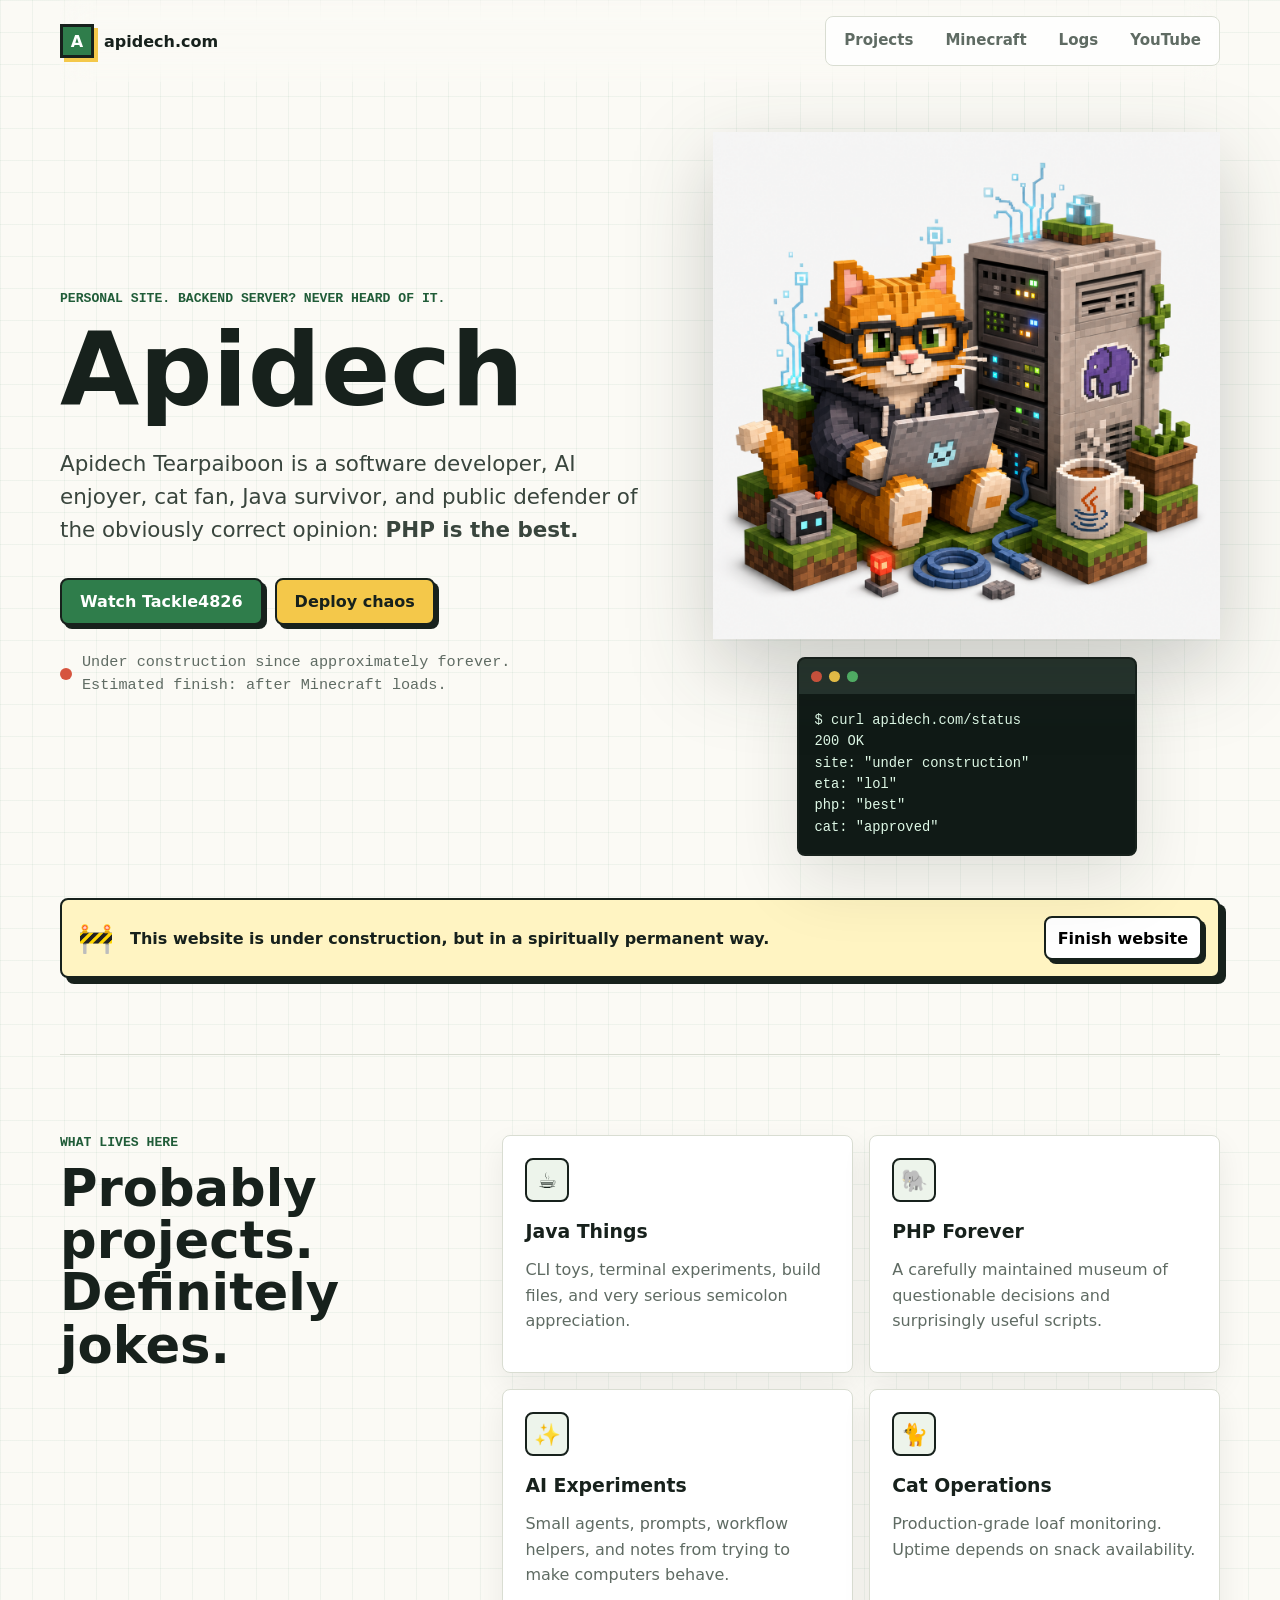
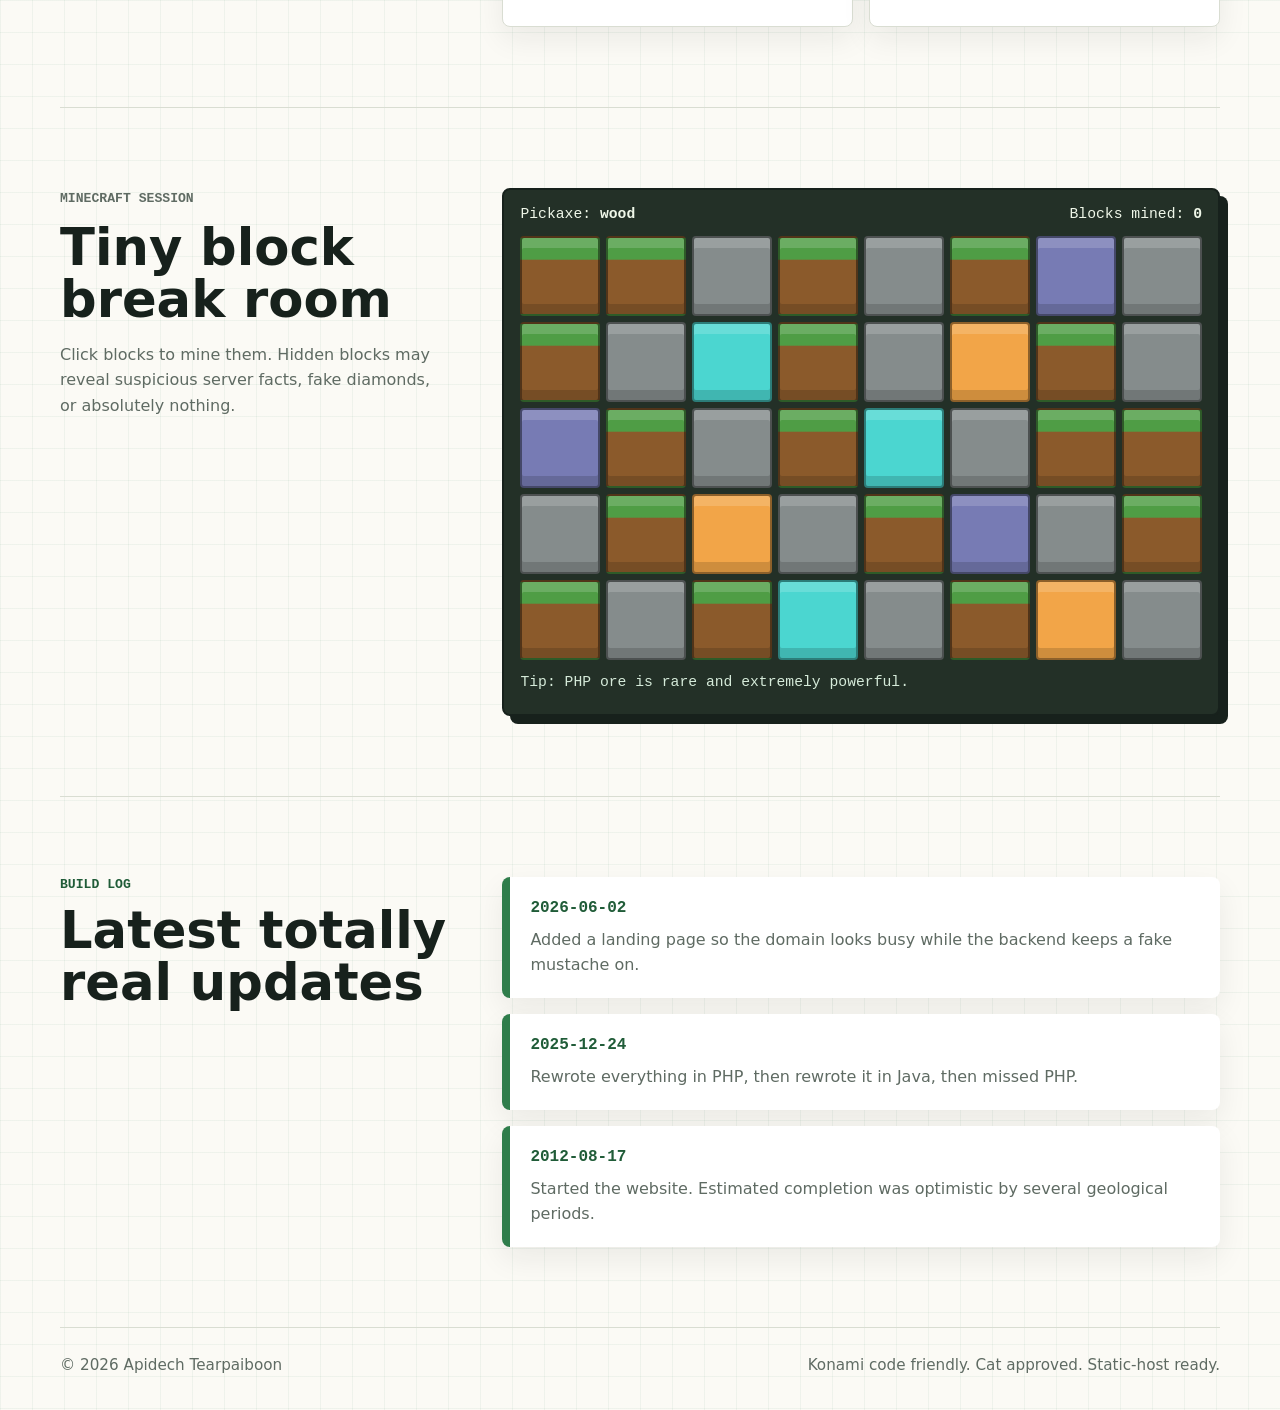
==== index.html @ d259eb86 "Initial static site" ====
<!doctype html>
<html lang="en">
  <head>
    <meta charset="utf-8">
    <meta name="viewport" content="width=device-width, initial-scale=1">
    <meta name="description" content="The personal landing page of Apidech Tearpaiboon. Software, AI, cats, Minecraft, and one suspiciously permanent under-construction sign.">
    <title>Apidech Tearpaiboon | apidech.com</title>
    <link rel="preload" href="assets/apidech-cat-server.png" as="image">
    <link rel="stylesheet" href="styles.css">
  </head>
  <body>
    <div class="site-shell">
      <header class="topbar" aria-label="Site header">
        <a class="brand" href="#top" aria-label="apidech.com home">
          <span class="brand-mark" aria-hidden="true">A</span>
          <span>apidech.com</span>
        </a>
        <nav class="nav" aria-label="Primary navigation">
          <a href="#projects">Projects</a>
          <a href="#minecraft">Minecraft</a>
          <a href="#logs">Logs</a>
          <a href="https://www.youtube.com/user/tackle4826" target="_blank" rel="noreferrer">YouTube</a>
        </nav>
      </header>

      <main id="top">
        <section class="hero" aria-labelledby="hero-title">
          <div class="hero-copy">
            <p class="eyebrow">Personal site. Backend server? Never heard of it.</p>
            <h1 id="hero-title">Apidech</h1>
            <p class="intro">
              Apidech Tearpaiboon is a software developer, AI enjoyer, cat fan, Java survivor, and public defender of the obviously correct opinion:
              <strong>PHP is the best.</strong>
            </p>
            <div class="hero-actions" aria-label="Hero actions">
              <a class="button primary" href="https://www.youtube.com/user/tackle4826" target="_blank" rel="noreferrer">Watch Tackle4826</a>
              <button class="button ghost" type="button" data-chaos-button>Deploy chaos</button>
            </div>
            <div class="status-line" role="status">
              <span class="pulse" aria-hidden="true"></span>
              Under construction since approximately forever. Estimated finish: after Minecraft loads.
            </div>
          </div>

          <div class="hero-visual" aria-label="Cat developer mascot beside an old server">
            <img src="assets/apidech-cat-server.png" alt="Pixel-art cat developer with a server, code props, and Minecraft blocks">
            <div class="terminal-card" aria-label="Fake terminal status">
              <div class="terminal-header">
                <span></span><span></span><span></span>
              </div>
              <pre><code>$ curl apidech.com/status
200 OK
site: "under construction"
eta: "lol"
php: "best"
cat: "approved"</code></pre>
            </div>
          </div>
        </section>

        <section class="notice-band" aria-label="Construction notice">
          <span>🚧</span>
          <p>This website is under construction, but in a spiritually permanent way.</p>
          <button class="tiny-button" type="button" data-finish-button>Finish website</button>
        </section>

        <section class="section-grid" id="projects" aria-labelledby="projects-title">
          <div>
            <p class="eyebrow">What lives here</p>
            <h2 id="projects-title">Probably projects. Definitely jokes.</h2>
          </div>
          <div class="cards">
            <article class="card">
              <span class="card-icon" aria-hidden="true">☕</span>
              <h3>Java Things</h3>
              <p>CLI toys, terminal experiments, build files, and very serious semicolon appreciation.</p>
            </article>
            <article class="card">
              <span class="card-icon" aria-hidden="true">🐘</span>
              <h3>PHP Forever</h3>
              <p>A carefully maintained museum of questionable decisions and surprisingly useful scripts.</p>
            </article>
            <article class="card">
              <span class="card-icon" aria-hidden="true">✨</span>
              <h3>AI Experiments</h3>
              <p>Small agents, prompts, workflow helpers, and notes from trying to make computers behave.</p>
            </article>
            <article class="card">
              <span class="card-icon" aria-hidden="true">🐈</span>
              <h3>Cat Operations</h3>
              <p>Production-grade loaf monitoring. Uptime depends on snack availability.</p>
            </article>
          </div>
        </section>

        <section class="minecraft" id="minecraft" aria-labelledby="minecraft-title">
          <div class="minecraft-copy">
            <p class="eyebrow">Minecraft session</p>
            <h2 id="minecraft-title">Tiny block break room</h2>
            <p>
              Click blocks to mine them. Hidden blocks may reveal suspicious server facts, fake diamonds, or absolutely nothing.
            </p>
          </div>
          <div class="game-panel">
            <div class="game-stats" aria-live="polite">
              <span>Pickaxe: <strong data-pickaxe>wood</strong></span>
              <span>Blocks mined: <strong data-score>0</strong></span>
            </div>
            <div class="block-grid" data-block-grid aria-label="Clickable Minecraft-style block grid"></div>
            <p class="game-message" data-game-message>Tip: PHP ore is rare and extremely powerful.</p>
          </div>
        </section>

        <section class="logs" id="logs" aria-labelledby="logs-title">
          <div>
            <p class="eyebrow">Build log</p>
            <h2 id="logs-title">Latest totally real updates</h2>
          </div>
          <ol class="timeline">
            <li>
              <time datetime="2026-06-02">2026-06-02</time>
              <p>Added a landing page so the domain looks busy while the backend keeps a fake mustache on.</p>
            </li>
            <li>
              <time datetime="2025-12-24">2025-12-24</time>
              <p>Rewrote everything in PHP, then rewrote it in Java, then missed PHP.</p>
            </li>
            <li>
              <time datetime="2012-08-17">2012-08-17</time>
              <p>Started the website. Estimated completion was optimistic by several geological periods.</p>
            </li>
          </ol>
        </section>
      </main>

      <footer class="footer">
        <span>© <span data-year></span> Apidech Tearpaiboon</span>
        <span>Konami code friendly. Cat approved. Static-host ready.</span>
      </footer>
    </div>

    <div class="toast" data-toast hidden></div>
    <script src="script.js"></script>
  </body>
</html>
---- styles.css ----
:root {
  color-scheme: light;
  --ink: #17211c;
  --muted: #5f6b63;
  --paper: #fbfaf5;
  --panel: #ffffff;
  --line: #d9ddd2;
  --green: #2f7d4b;
  --green-dark: #205c38;
  --yellow: #f4c84a;
  --red: #d6553f;
  --blue: #3478bd;
  --shadow: 0 24px 70px rgba(23, 33, 28, 0.12);
  --mono: ui-monospace, SFMono-Regular, Menlo, Monaco, Consolas, "Liberation Mono", monospace;
  font-family: Inter, ui-sans-serif, system-ui, -apple-system, BlinkMacSystemFont, "Segoe UI", sans-serif;
}

* {
  box-sizing: border-box;
}

html {
  scroll-behavior: smooth;
}

body {
  margin: 0;
  min-width: 320px;
  color: var(--ink);
  background:
    linear-gradient(90deg, rgba(47, 125, 75, 0.06) 1px, transparent 1px),
    linear-gradient(rgba(47, 125, 75, 0.06) 1px, transparent 1px),
    var(--paper);
  background-size: 32px 32px;
}

button,
a {
  font: inherit;
}

a {
  color: inherit;
  text-decoration: none;
}

.site-shell {
  width: min(1160px, calc(100% - 32px));
  margin: 0 auto;
}

.topbar {
  position: sticky;
  top: 0;
  z-index: 5;
  display: flex;
  align-items: center;
  justify-content: space-between;
  gap: 20px;
  padding: 16px 0;
  backdrop-filter: blur(14px);
}

.brand,
.nav {
  display: flex;
  align-items: center;
}

.brand {
  gap: 10px;
  font-weight: 800;
}

.brand-mark {
  display: grid;
  width: 34px;
  height: 34px;
  place-items: center;
  color: white;
  background: var(--green);
  border: 3px solid var(--ink);
  box-shadow: 4px 4px 0 var(--yellow);
}

.nav {
  gap: 8px;
  padding: 6px;
  background: rgba(255, 255, 255, 0.78);
  border: 1px solid var(--line);
  border-radius: 8px;
}

.nav a {
  min-height: 36px;
  padding: 8px 12px;
  border-radius: 6px;
  color: var(--muted);
  font-size: 0.94rem;
  font-weight: 700;
}

.nav a:hover,
.nav a:focus-visible {
  color: var(--ink);
  background: #edf4eb;
  outline: none;
}

.hero {
  display: grid;
  grid-template-columns: minmax(0, 1fr) minmax(330px, 0.86fr);
  gap: clamp(28px, 5vw, 64px);
  align-items: center;
  min-height: calc(100svh - 84px);
  padding: 44px 0 36px;
}

.hero-copy {
  max-width: 680px;
}

.eyebrow {
  margin: 0 0 12px;
  color: var(--green-dark);
  font-family: var(--mono);
  font-size: 0.82rem;
  font-weight: 800;
  letter-spacing: 0;
  text-transform: uppercase;
}

h1,
h2,
h3,
p {
  overflow-wrap: anywhere;
}

h1,
h2,
h3 {
  margin: 0;
  line-height: 1.02;
}

h1 {
  max-width: 13.5ch;
  font-size: clamp(3.25rem, 8vw, 6.8rem);
  letter-spacing: 0;
}

h2 {
  max-width: 18ch;
  font-size: clamp(2rem, 4vw, 3.7rem);
  letter-spacing: 0;
}

h3 {
  font-size: 1.18rem;
}

.intro {
  max-width: 62ch;
  margin: 24px 0 0;
  color: #39453d;
  font-size: clamp(1.08rem, 2vw, 1.34rem);
  line-height: 1.55;
}

.hero-actions {
  display: flex;
  flex-wrap: wrap;
  gap: 12px;
  margin-top: 32px;
}

.button,
.tiny-button {
  min-height: 44px;
  border: 2px solid var(--ink);
  border-radius: 8px;
  cursor: pointer;
  font-weight: 850;
  box-shadow: 4px 4px 0 var(--ink);
  transition: transform 160ms ease, box-shadow 160ms ease, background 160ms ease;
}

.button {
  display: inline-flex;
  align-items: center;
  justify-content: center;
  padding: 12px 18px;
}

.button:hover,
.button:focus-visible,
.tiny-button:hover,
.tiny-button:focus-visible {
  transform: translate(2px, 2px);
  box-shadow: 2px 2px 0 var(--ink);
  outline: none;
}

.primary {
  color: #fff;
  background: var(--green);
}

.ghost {
  color: var(--ink);
  background: var(--yellow);
}

.status-line {
  display: flex;
  align-items: center;
  gap: 10px;
  max-width: 58ch;
  margin-top: 26px;
  color: var(--muted);
  font-family: var(--mono);
  font-size: 0.95rem;
  line-height: 1.5;
}

.pulse {
  flex: 0 0 auto;
  width: 12px;
  height: 12px;
  border-radius: 50%;
  background: var(--red);
  box-shadow: 0 0 0 0 rgba(214, 85, 63, 0.6);
  animation: ping 1.4s infinite;
}

.hero-visual {
  position: relative;
  display: grid;
  gap: 18px;
  justify-items: center;
  min-height: 520px;
}

.hero-visual img {
  display: block;
  width: min(100%, 560px);
  margin: 0 auto;
  filter: drop-shadow(0 28px 42px rgba(23, 33, 28, 0.22));
}

.terminal-card {
  width: min(340px, 92%);
  overflow: hidden;
  color: #dff9e7;
  background: #101a16;
  border: 2px solid var(--ink);
  border-radius: 8px;
  box-shadow: var(--shadow);
}

.terminal-header {
  display: flex;
  gap: 7px;
  padding: 12px;
  background: #26342d;
}

.terminal-header span {
  width: 11px;
  height: 11px;
  border-radius: 50%;
  background: var(--red);
}

.terminal-header span:nth-child(2) {
  background: var(--yellow);
}

.terminal-header span:nth-child(3) {
  background: #55b86a;
}

pre {
  margin: 0;
  padding: 16px;
  overflow: auto;
  font-family: var(--mono);
  font-size: 0.86rem;
  line-height: 1.55;
}

.notice-band {
  display: grid;
  grid-template-columns: auto 1fr auto;
  gap: 16px;
  align-items: center;
  margin: 0 0 76px;
  padding: 16px;
  background: #fff4c2;
  border: 2px solid var(--ink);
  border-radius: 8px;
  box-shadow: 6px 6px 0 var(--ink);
}

.notice-band span {
  font-size: 1.8rem;
}

.notice-band p {
  margin: 0;
  font-weight: 800;
}

.tiny-button {
  padding: 9px 12px;
  background: #fff;
}

.section-grid,
.minecraft,
.logs {
  display: grid;
  grid-template-columns: 0.7fr 1.3fr;
  gap: clamp(24px, 5vw, 56px);
  align-items: start;
  padding: 80px 0;
  border-top: 1px solid var(--line);
}

.cards {
  display: grid;
  grid-template-columns: repeat(2, minmax(0, 1fr));
  gap: 16px;
}

.card {
  min-height: 210px;
  padding: 22px;
  background: var(--panel);
  border: 1px solid var(--line);
  border-radius: 8px;
  box-shadow: 0 12px 30px rgba(23, 33, 28, 0.07);
}

.card-icon {
  display: grid;
  width: 44px;
  height: 44px;
  place-items: center;
  margin-bottom: 20px;
  background: #edf4eb;
  border: 2px solid var(--ink);
  border-radius: 8px;
  font-size: 1.35rem;
}

.card p,
.minecraft-copy p,
.timeline p {
  color: var(--muted);
  line-height: 1.6;
}

.game-panel {
  padding: 16px;
  background: #233027;
  border: 2px solid var(--ink);
  border-radius: 8px;
  box-shadow: 8px 8px 0 var(--ink);
}

.game-stats {
  display: flex;
  flex-wrap: wrap;
  justify-content: space-between;
  gap: 12px;
  margin-bottom: 14px;
  color: #eff7e9;
  font-family: var(--mono);
  font-size: 0.92rem;
}

.block-grid {
  display: grid;
  grid-template-columns: repeat(8, minmax(28px, 1fr));
  gap: 6px;
}

.block {
  aspect-ratio: 1;
  min-height: 42px;
  border: 2px solid rgba(0, 0, 0, 0.42);
  border-radius: 4px;
  cursor: pointer;
  box-shadow: inset 0 10px 0 rgba(255, 255, 255, 0.16), inset 0 -10px 0 rgba(0, 0, 0, 0.15);
}

.block:focus-visible {
  outline: 3px solid var(--yellow);
  outline-offset: 2px;
}

.block[data-type="grass"] {
  background: linear-gradient(#4f9d45 0 28%, #8b5a2b 29%);
}

.block[data-type="stone"] {
  background: #858c8c;
}

.block[data-type="diamond"] {
  background: #4bd6d0;
}

.block[data-type="php"] {
  background: #777bb4;
}

.block[data-type="cat"] {
  background: #f2a548;
}

.block.mined {
  pointer-events: none;
  background: #151f1a;
  box-shadow: inset 0 0 0 1px rgba(255, 255, 255, 0.04);
  opacity: 0.62;
}

.game-message {
  min-height: 24px;
  margin: 14px 0 0;
  color: #d5ead9;
  font-family: var(--mono);
  font-size: 0.92rem;
}

.timeline {
  display: grid;
  gap: 16px;
  margin: 0;
  padding: 0;
  list-style: none;
}

.timeline li {
  padding: 20px;
  background: #fff;
  border-left: 8px solid var(--green);
  border-radius: 8px;
  box-shadow: 0 12px 30px rgba(23, 33, 28, 0.07);
}

.timeline time {
  color: var(--green-dark);
  font-family: var(--mono);
  font-weight: 850;
}

.timeline p {
  margin: 10px 0 0;
}

.footer {
  display: flex;
  flex-wrap: wrap;
  justify-content: space-between;
  gap: 12px;
  padding: 28px 0 36px;
  color: var(--muted);
  border-top: 1px solid var(--line);
  font-size: 0.95rem;
}

.toast {
  position: fixed;
  right: 20px;
  bottom: 20px;
  z-index: 10;
  width: min(360px, calc(100% - 40px));
  padding: 14px 16px;
  color: white;
  background: #17211c;
  border: 2px solid #fff;
  border-radius: 8px;
  box-shadow: 0 16px 42px rgba(0, 0, 0, 0.28);
  font-weight: 750;
}

.chaos-mode {
  animation: hue-shift 8s linear infinite;
}

.konami-cat {
  position: fixed;
  left: 20px;
  bottom: 18px;
  z-index: 9;
  font-size: 2.4rem;
  animation: bob 1.1s ease-in-out infinite alternate;
}

@keyframes ping {
  70% {
    box-shadow: 0 0 0 12px rgba(214, 85, 63, 0);
  }
  100% {
    box-shadow: 0 0 0 0 rgba(214, 85, 63, 0);
  }
}

@keyframes hue-shift {
  to {
    filter: hue-rotate(360deg);
  }
}

@keyframes bob {
  to {
    transform: translateY(-8px);
  }
}

@media (max-width: 900px) {
  .topbar,
  .section-grid,
  .minecraft,
  .logs {
    grid-template-columns: 1fr;
  }

  .topbar {
    position: static;
    align-items: stretch;
    flex-direction: column;
  }

  .nav {
    justify-content: space-between;
    overflow-x: auto;
  }

  .hero {
    grid-template-columns: 1fr;
    min-height: auto;
    padding-top: 34px;
  }

  .hero-visual {
    min-height: auto;
  }

  .terminal-card {
    width: min(420px, 100%);
  }

  .notice-band {
    grid-template-columns: auto 1fr;
  }

  .notice-band .tiny-button {
    grid-column: 1 / -1;
    width: 100%;
  }

  h2 {
    max-width: 20ch;
  }

  h1 {
    max-width: 12ch;
    font-size: clamp(3rem, 12vw, 5.25rem);
  }
}

@media (max-width: 620px) {
  .site-shell {
    width: min(100% - 22px, 1160px);
  }

  .cards {
    grid-template-columns: 1fr;
  }

  .hero-actions {
    display: grid;
  }

  .button {
    width: 100%;
  }

  .status-line {
    align-items: flex-start;
  }

  .block-grid {
    grid-template-columns: repeat(6, minmax(28px, 1fr));
  }
}

@media (prefers-reduced-motion: reduce) {
  *,
  *::before,
  *::after {
    scroll-behavior: auto !important;
    animation-duration: 0.001ms !important;
    animation-iteration-count: 1 !important;
    transition-duration: 0.001ms !important;
  }
}
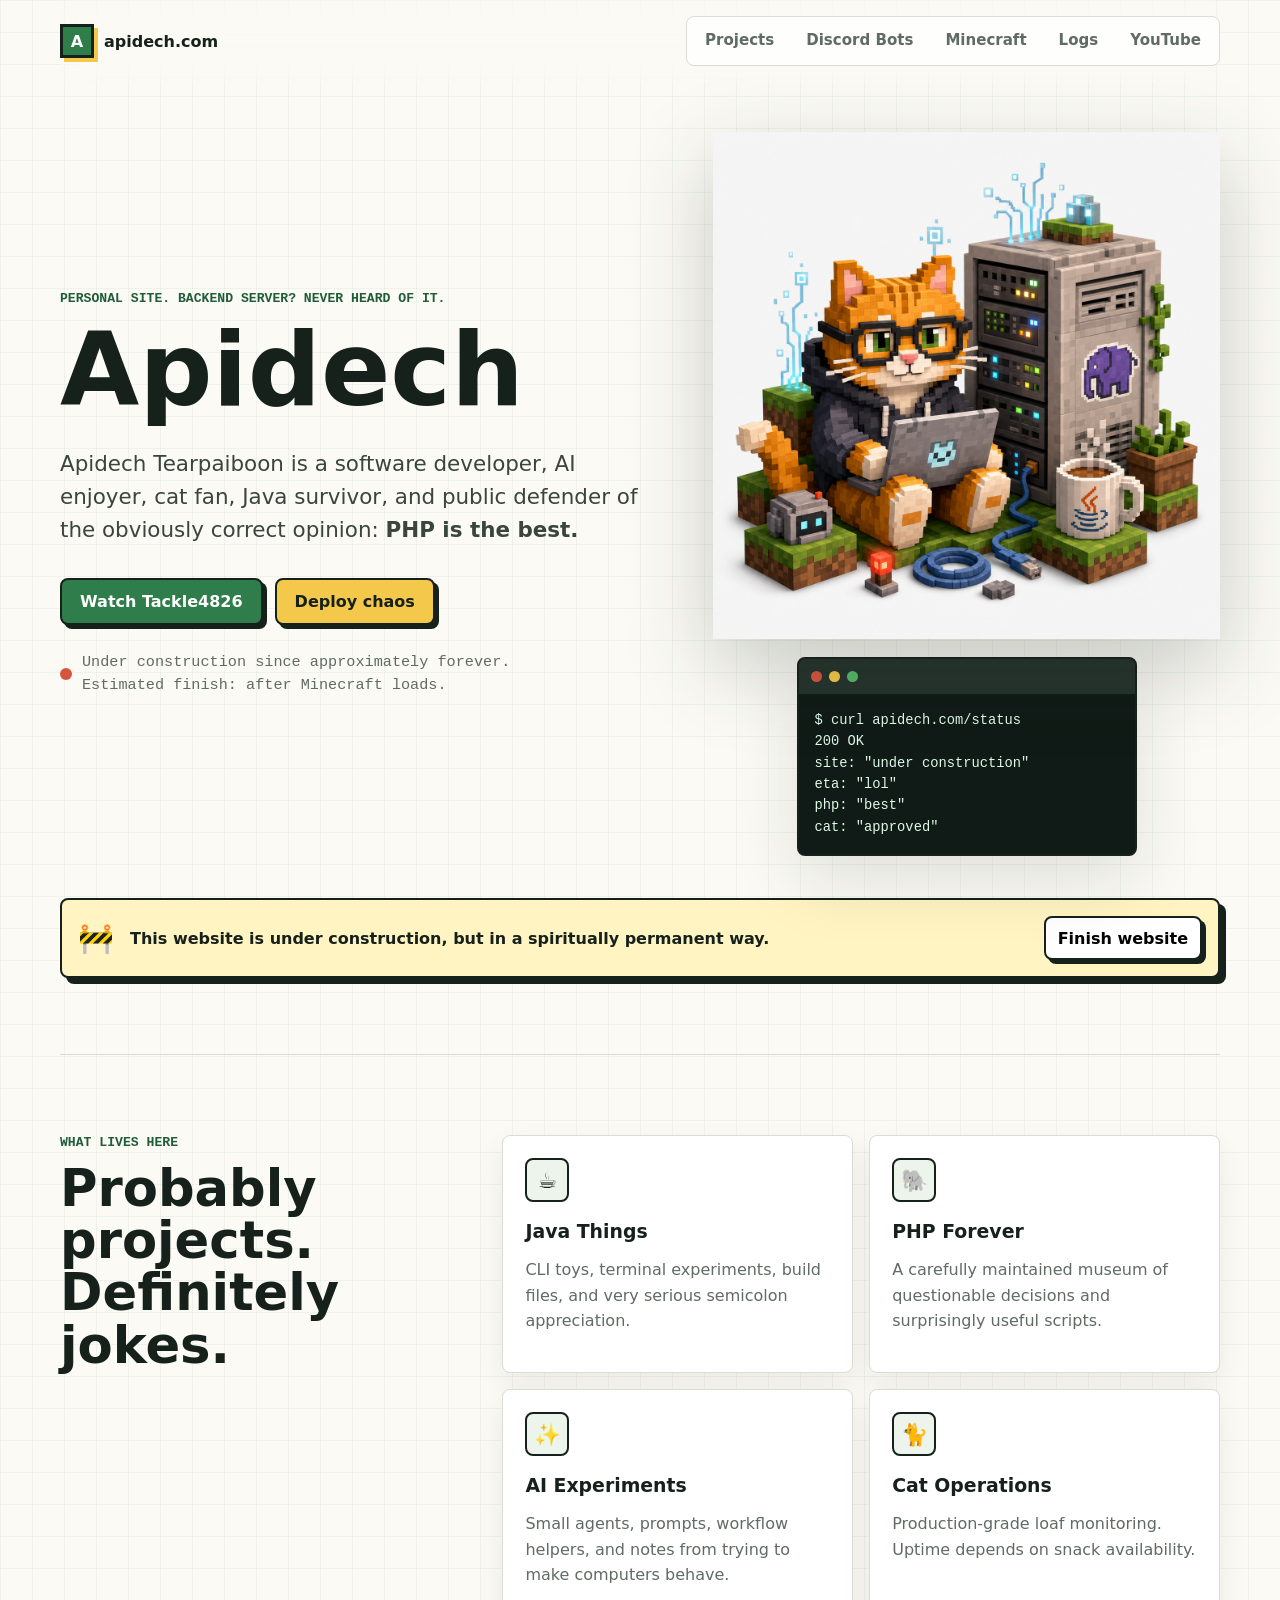
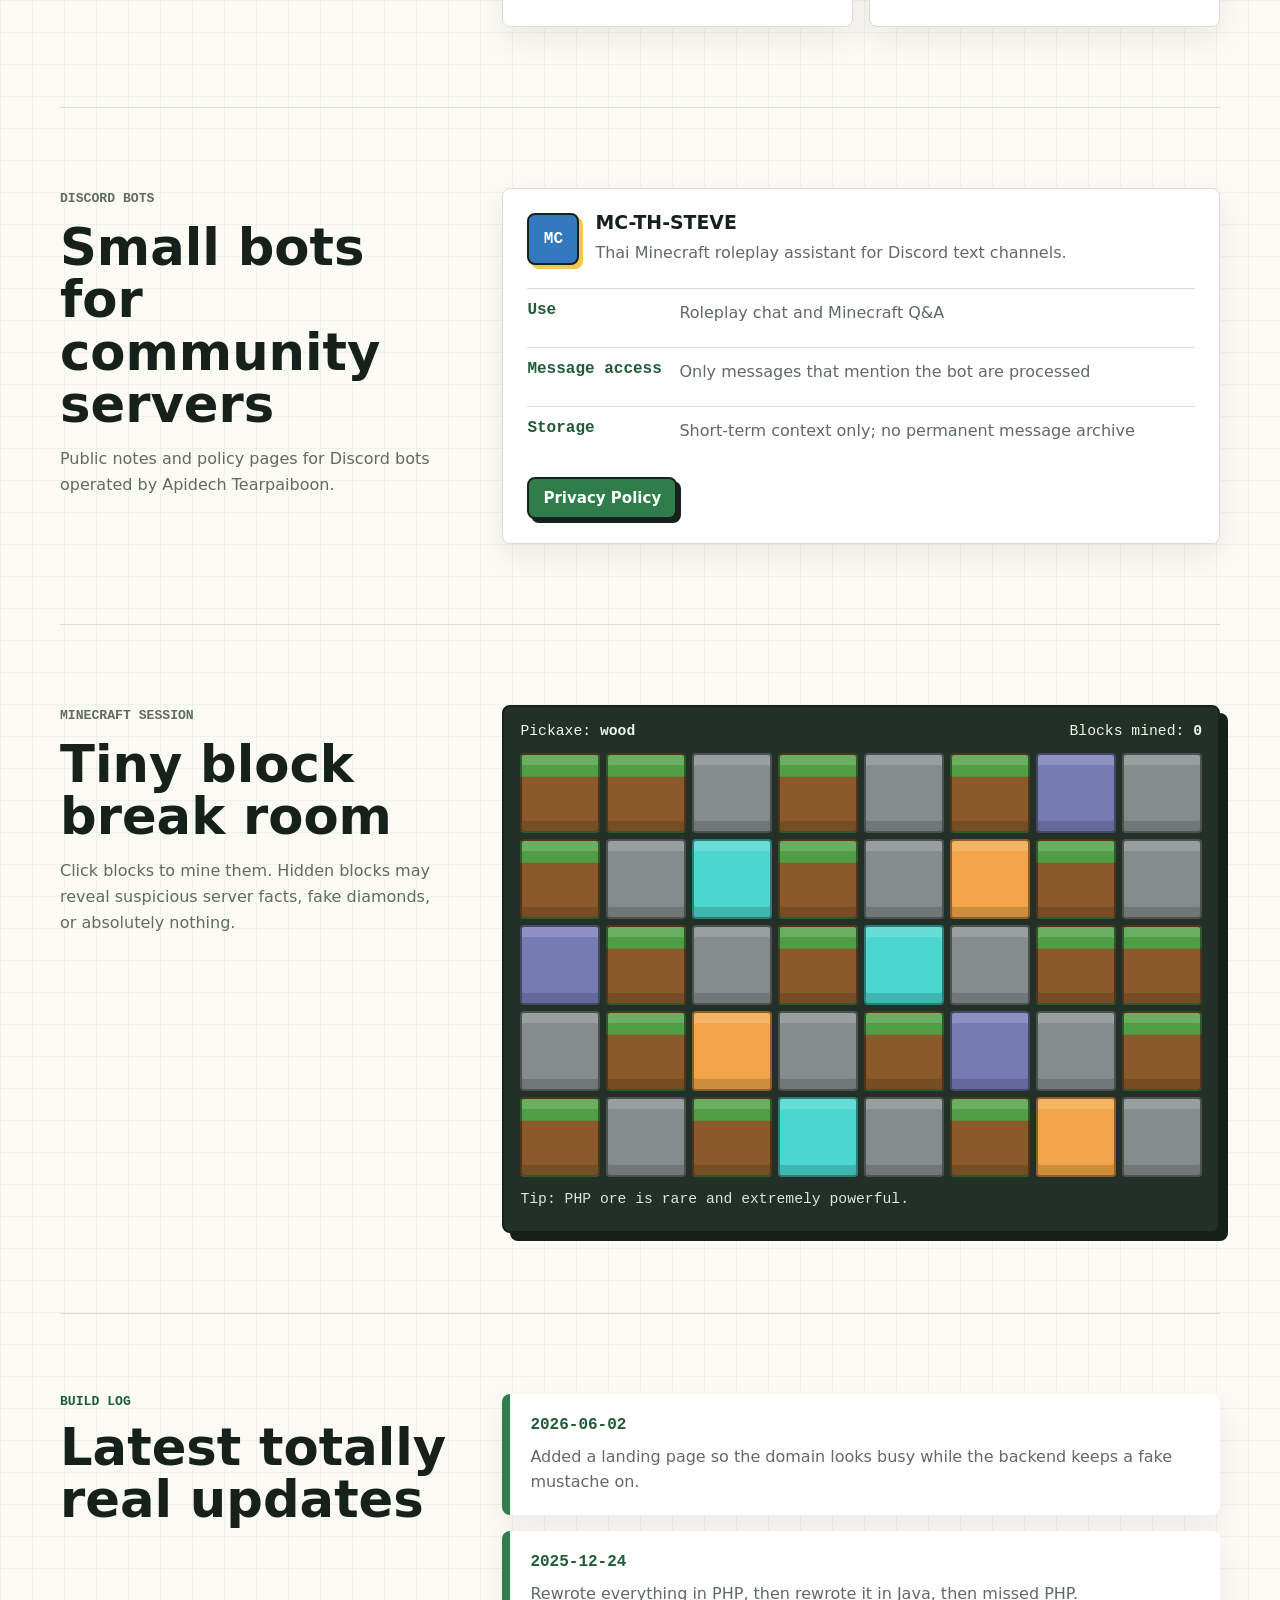
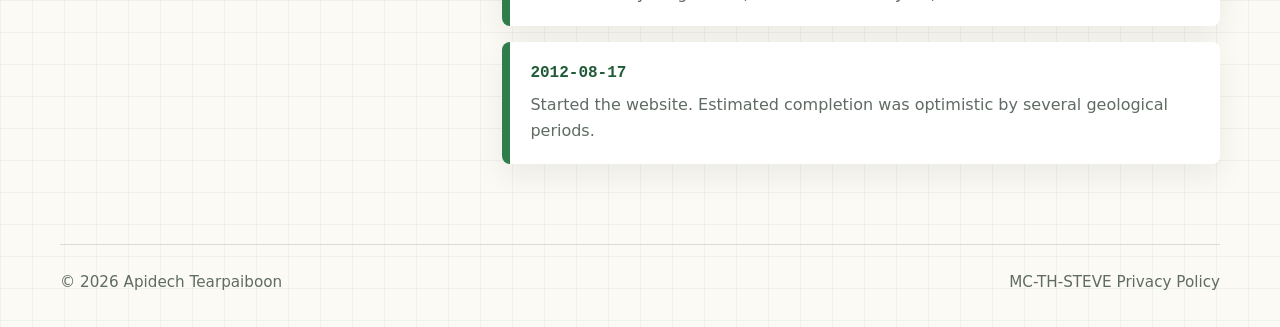
==== commit d2c79a97: "Add Steve bot privacy policy page" ====
--- a/index.html
+++ b/index.html
@@ -17,6 +17,7 @@
         </a>
         <nav class="nav" aria-label="Primary navigation">
           <a href="#projects">Projects</a>
+          <a href="#discord-bots">Discord Bots</a>
           <a href="#minecraft">Minecraft</a>
           <a href="#logs">Logs</a>
           <a href="https://www.youtube.com/user/tackle4826" target="_blank" rel="noreferrer">YouTube</a>
@@ -93,6 +94,44 @@
           </div>
         </section>
 
+        <section class="discord-bots" id="discord-bots" aria-labelledby="discord-bots-title">
+          <div>
+            <p class="eyebrow">Discord bots</p>
+            <h2 id="discord-bots-title">Small bots for community servers</h2>
+            <p>
+              Public notes and policy pages for Discord bots operated by Apidech Tearpaiboon.
+            </p>
+          </div>
+          <div class="bot-list">
+            <article class="bot-card" aria-labelledby="steve-bot-title">
+              <div class="bot-card-header">
+                <span class="bot-badge" aria-hidden="true">MC</span>
+                <div>
+                  <h3 id="steve-bot-title">MC-TH-STEVE</h3>
+                  <p>Thai Minecraft roleplay assistant for Discord text channels.</p>
+                </div>
+              </div>
+              <dl class="bot-facts">
+                <div>
+                  <dt>Use</dt>
+                  <dd>Roleplay chat and Minecraft Q&amp;A</dd>
+                </div>
+                <div>
+                  <dt>Message access</dt>
+                  <dd>Only messages that mention the bot are processed</dd>
+                </div>
+                <div>
+                  <dt>Storage</dt>
+                  <dd>Short-term context only; no permanent message archive</dd>
+                </div>
+              </dl>
+              <div class="bot-actions">
+                <a class="button primary compact" href="mc-th-steve/privacy-policy/">Privacy Policy</a>
+              </div>
+            </article>
+          </div>
+        </section>
+
         <section class="minecraft" id="minecraft" aria-labelledby="minecraft-title">
           <div class="minecraft-copy">
             <p class="eyebrow">Minecraft session</p>
@@ -135,7 +174,7 @@
 
       <footer class="footer">
         <span>© <span data-year></span> Apidech Tearpaiboon</span>
-        <span>Konami code friendly. Cat approved. Static-host ready.</span>
+        <span><a href="mc-th-steve/privacy-policy/">MC-TH-STEVE Privacy Policy</a></span>
       </footer>
     </div>
 
--- a/styles.css
+++ b/styles.css
@@ -318,6 +318,7 @@
 }
 
 .section-grid,
+.discord-bots,
 .minecraft,
 .logs {
   display: grid;
@@ -356,10 +357,122 @@
 }
 
 .card p,
+.discord-bots p,
 .minecraft-copy p,
 .timeline p {
   color: var(--muted);
   line-height: 1.6;
+}
+
+.bot-list {
+  display: grid;
+  gap: 16px;
+}
+
+.bot-card {
+  min-height: 280px;
+  padding: 24px;
+  background: var(--panel);
+  border: 1px solid var(--line);
+  border-radius: 8px;
+  box-shadow: 0 12px 30px rgba(23, 33, 28, 0.07);
+}
+
+.bot-card-header {
+  display: grid;
+  grid-template-columns: auto 1fr;
+  gap: 16px;
+  align-items: start;
+}
+
+.bot-card-header p {
+  margin: 8px 0 0;
+}
+
+.bot-badge {
+  display: grid;
+  width: 52px;
+  height: 52px;
+  place-items: center;
+  color: #fff;
+  background: var(--blue);
+  border: 2px solid var(--ink);
+  border-radius: 8px;
+  box-shadow: 4px 4px 0 var(--yellow);
+  font-family: var(--mono);
+  font-weight: 900;
+}
+
+.bot-facts {
+  display: grid;
+  gap: 10px;
+  margin: 22px 0 0;
+}
+
+.bot-facts div {
+  display: grid;
+  grid-template-columns: 140px 1fr;
+  gap: 12px;
+  padding: 12px 0;
+  border-top: 1px solid var(--line);
+}
+
+.bot-facts dt {
+  color: var(--green-dark);
+  font-family: var(--mono);
+  font-weight: 850;
+}
+
+.bot-facts dd {
+  margin: 0;
+  color: var(--muted);
+  line-height: 1.5;
+}
+
+.bot-actions {
+  display: flex;
+  flex-wrap: wrap;
+  gap: 12px;
+  margin-top: 22px;
+}
+
+.compact {
+  min-height: 40px;
+  padding: 10px 14px;
+  font-size: 0.94rem;
+}
+
+.policy-page {
+  padding: 64px 0 86px;
+}
+
+.policy-document {
+  max-width: 860px;
+}
+
+.policy-document h1 {
+  max-width: 14ch;
+  font-size: clamp(2.8rem, 7vw, 5.4rem);
+}
+
+.policy-document h2 {
+  max-width: none;
+  margin-top: 44px;
+  font-size: clamp(1.55rem, 3vw, 2.25rem);
+}
+
+.policy-document p {
+  max-width: 76ch;
+  color: #39453d;
+  font-size: 1.05rem;
+  line-height: 1.7;
+}
+
+.policy-updated {
+  margin: 22px 0 34px;
+  color: var(--green-dark);
+  font-family: var(--mono);
+  font-weight: 800;
 }
 
 .game-panel {
@@ -525,6 +638,7 @@
 @media (max-width: 900px) {
   .topbar,
   .section-grid,
+  .discord-bots,
   .minecraft,
   .logs {
     grid-template-columns: 1fr;
@@ -597,6 +711,11 @@
 
   .block-grid {
     grid-template-columns: repeat(6, minmax(28px, 1fr));
+  }
+
+  .bot-card-header,
+  .bot-facts div {
+    grid-template-columns: 1fr;
   }
 }
 
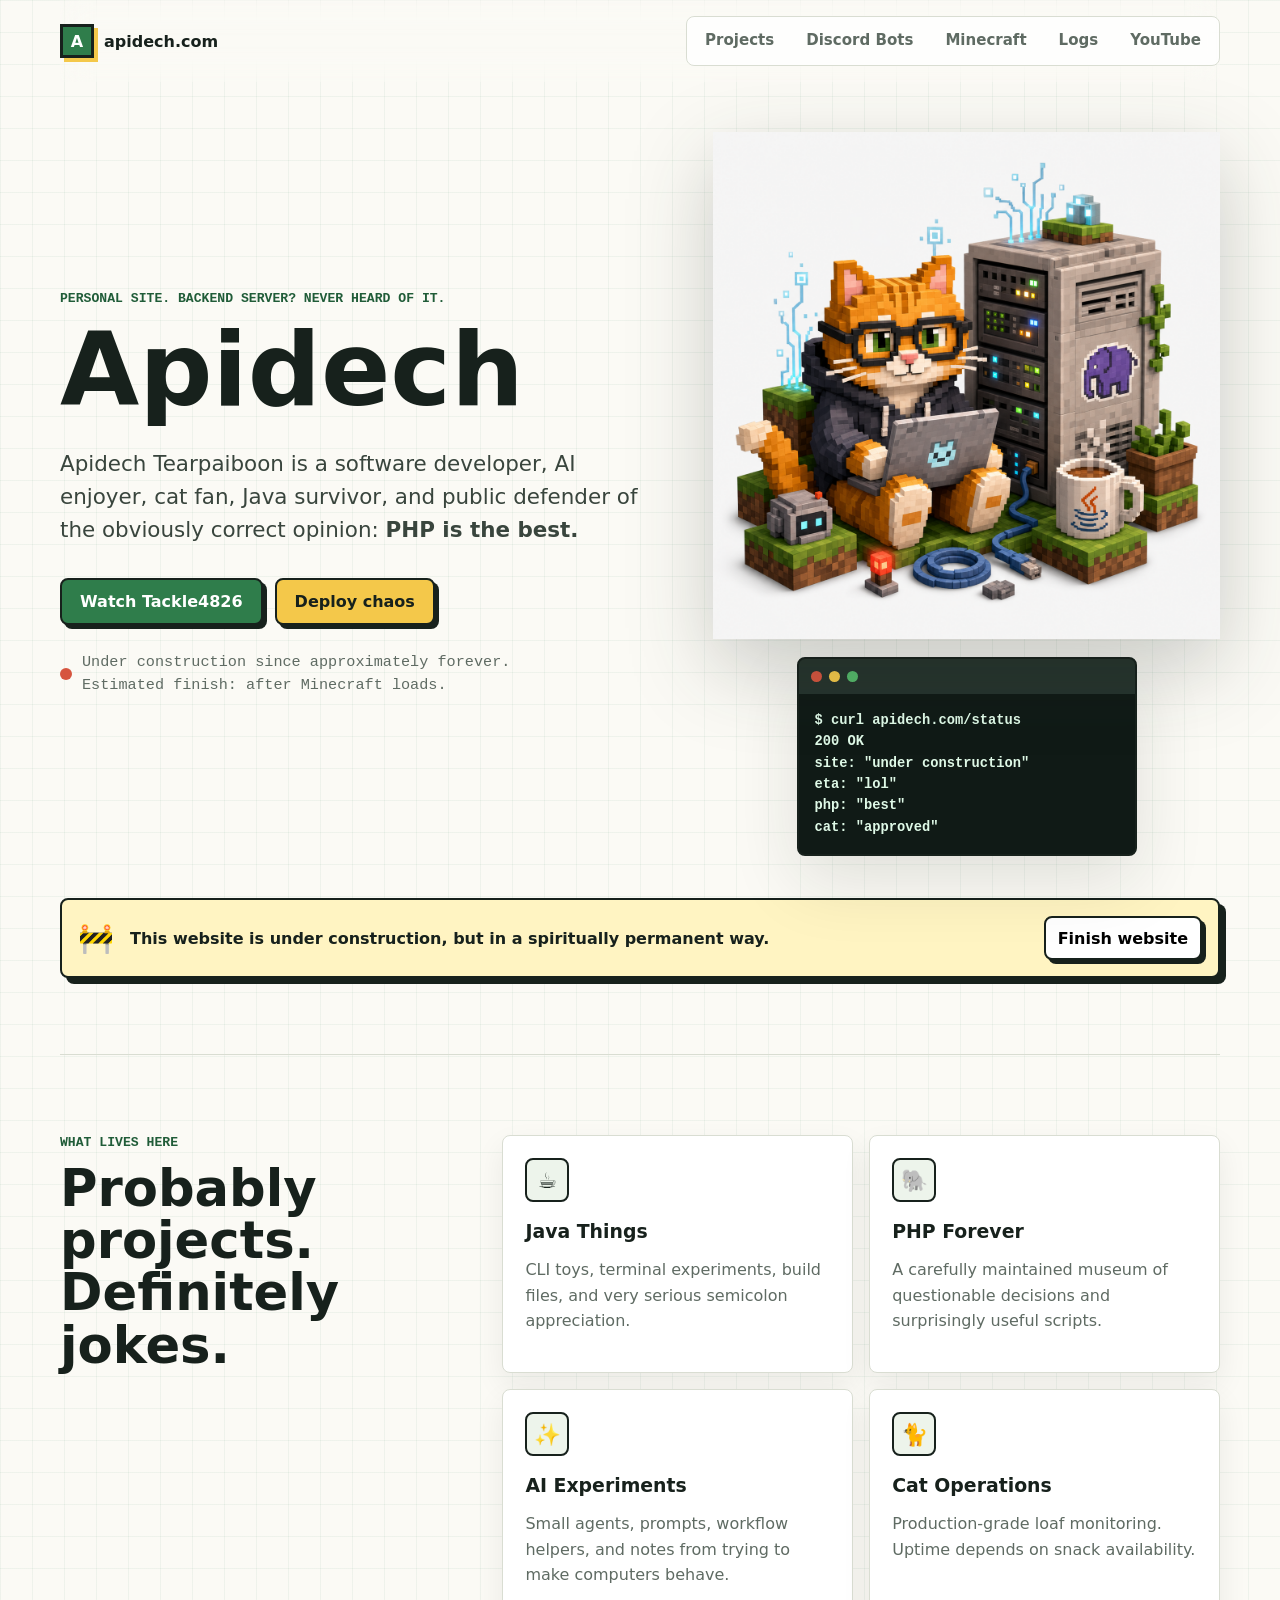
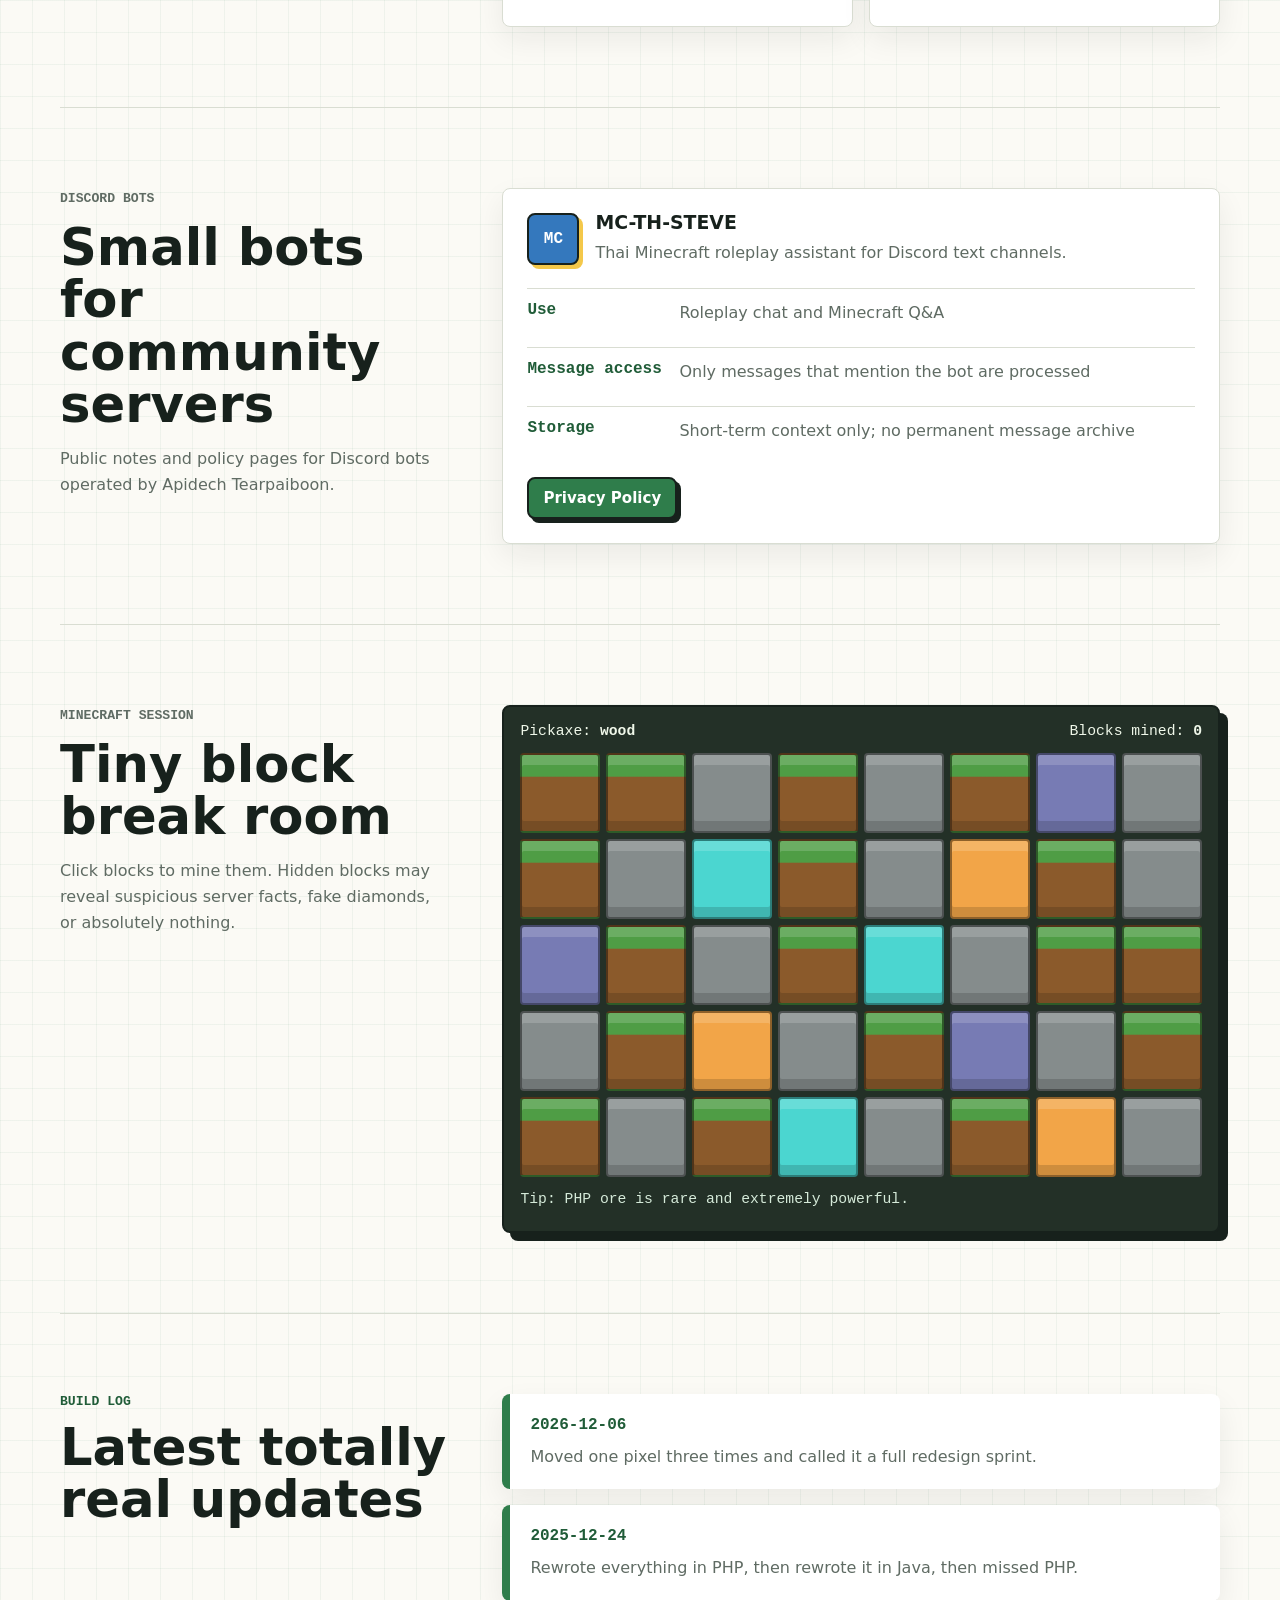
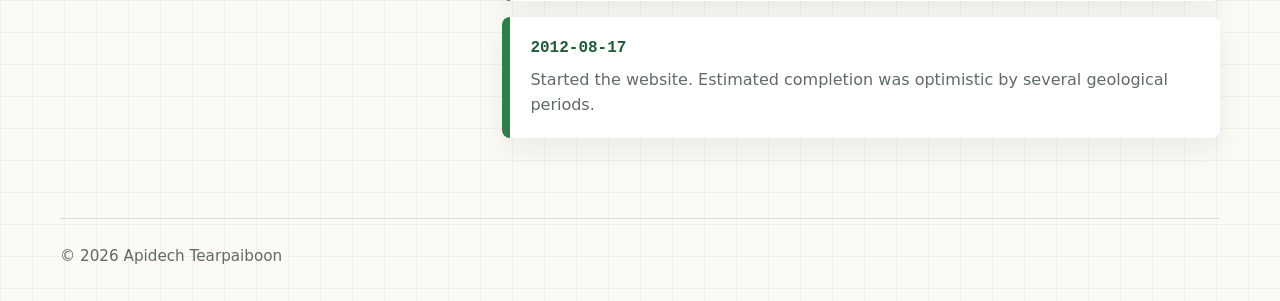
==== commit 7ea85187: "Update landing page footer and build log" ====
--- a/index.html
+++ b/index.html
@@ -157,8 +157,8 @@
           </div>
           <ol class="timeline">
             <li>
-              <time datetime="2026-06-02">2026-06-02</time>
-              <p>Added a landing page so the domain looks busy while the backend keeps a fake mustache on.</p>
+              <time datetime="2026-06-02" data-current-date>2026-06-02</time>
+              <p data-random-update-message>Added a landing page so the domain looks busy while the backend keeps a fake mustache on.</p>
             </li>
             <li>
               <time datetime="2025-12-24">2025-12-24</time>
@@ -174,7 +174,6 @@
 
       <footer class="footer">
         <span>© <span data-year></span> Apidech Tearpaiboon</span>
-        <span><a href="mc-th-steve/privacy-policy/">MC-TH-STEVE Privacy Policy</a></span>
       </footer>
     </div>
 
--- a/styles.css
+++ b/styles.css
@@ -475,6 +475,12 @@
   font-weight: 800;
 }
 
+.encoded-contact,
+code {
+  font-family: var(--mono);
+  font-weight: 800;
+}
+
 .game-panel {
   padding: 16px;
   background: #233027;
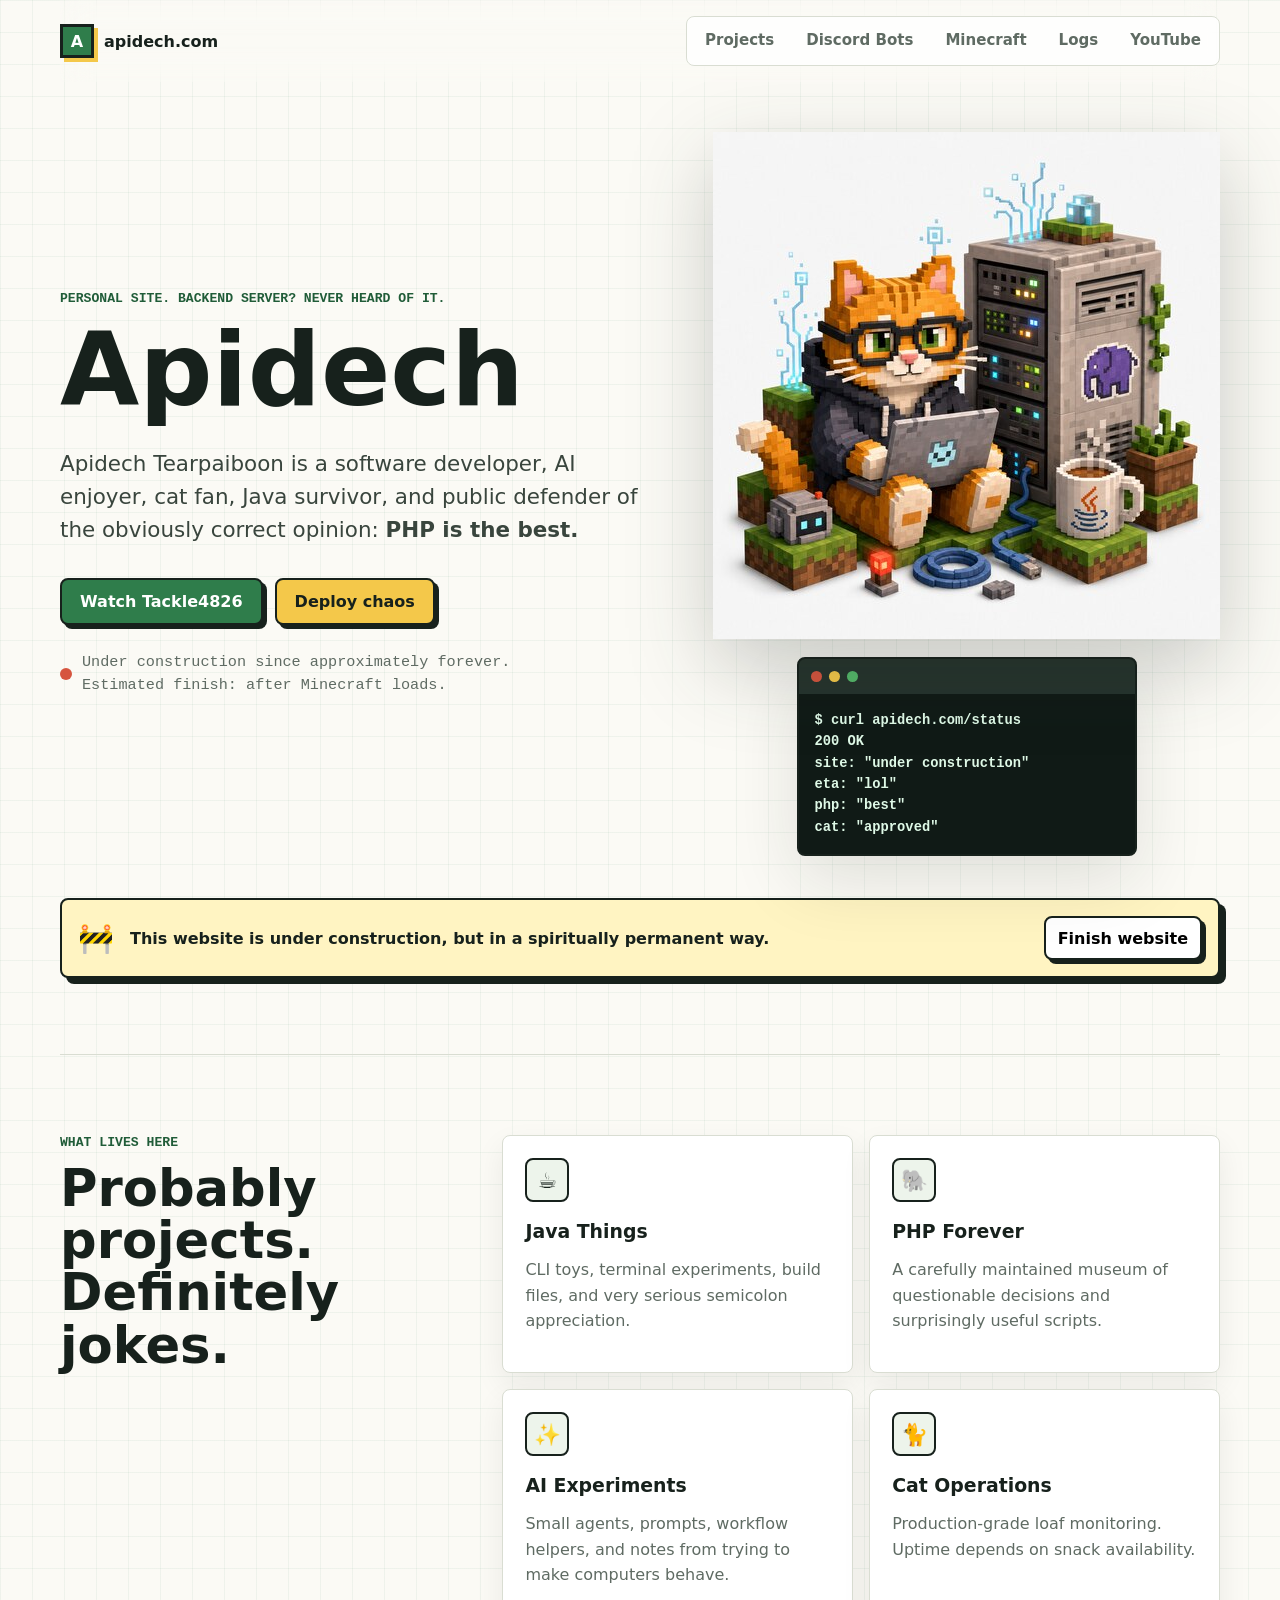
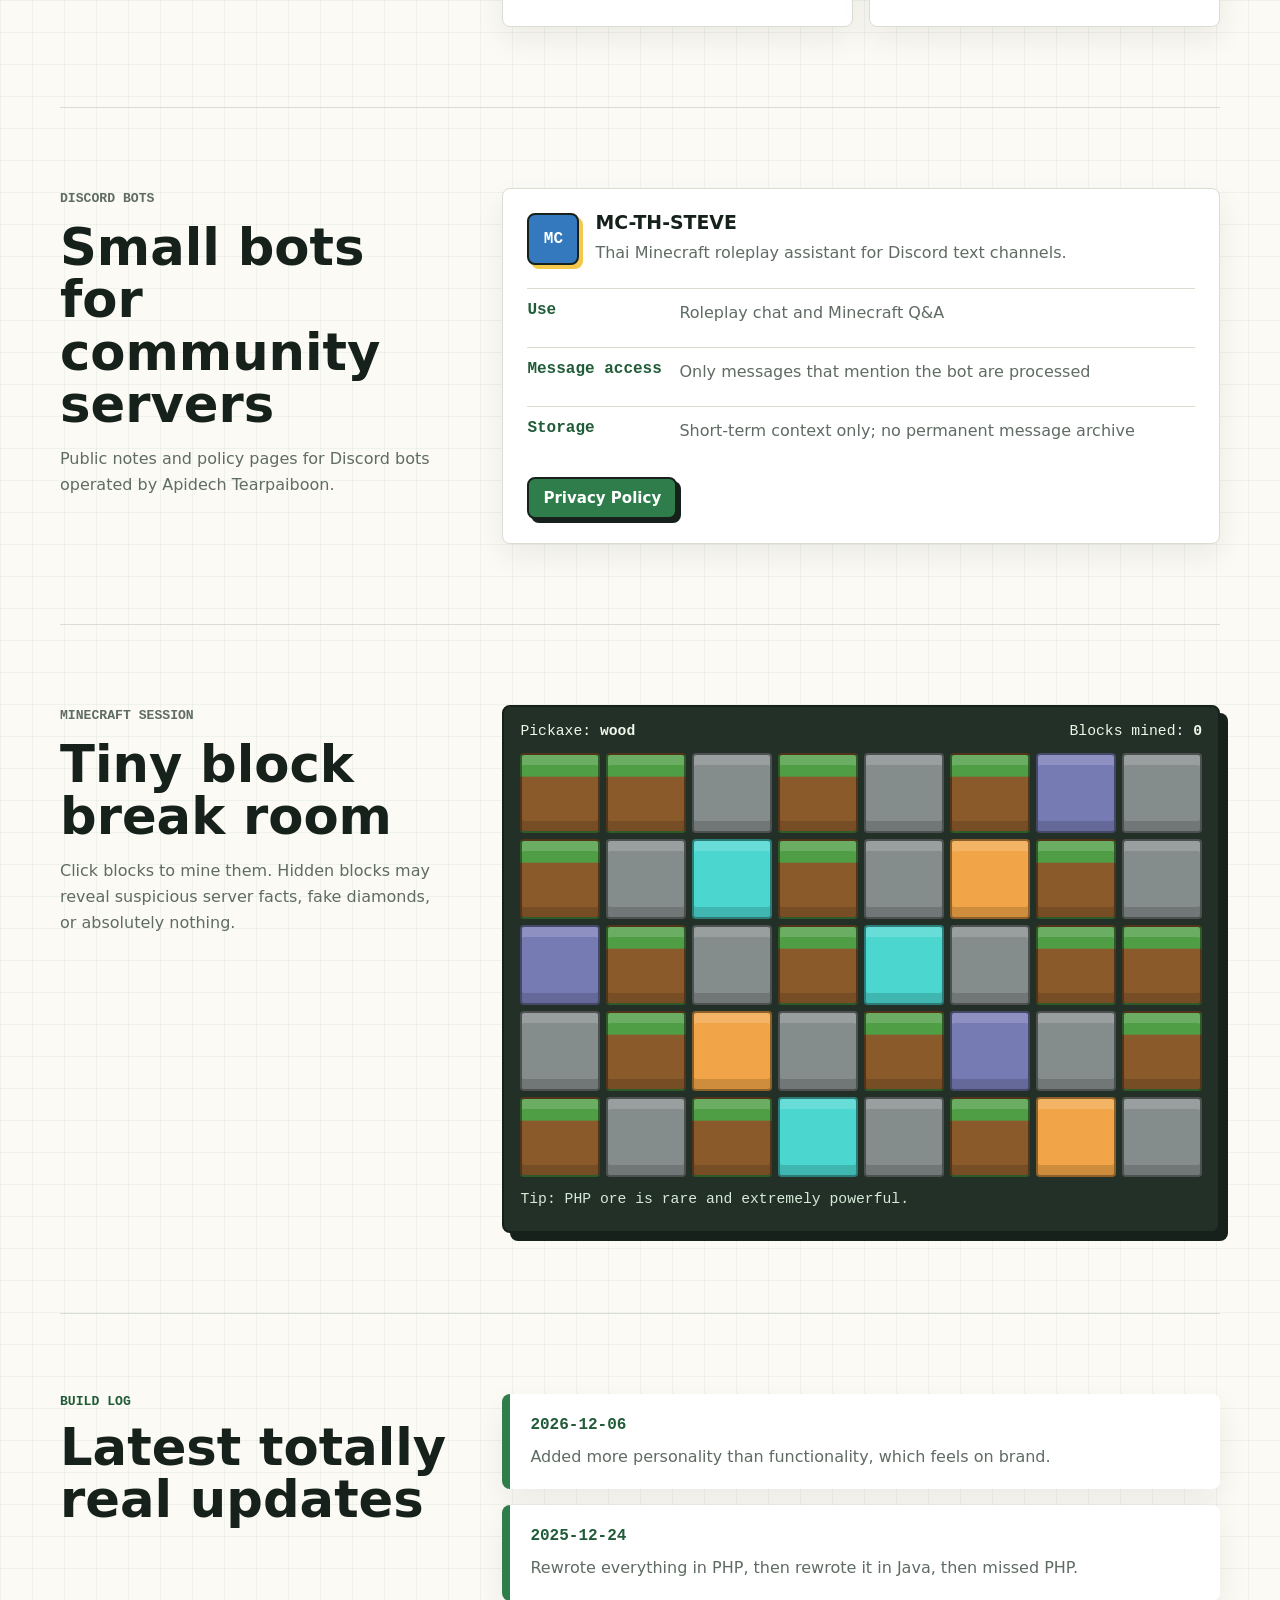
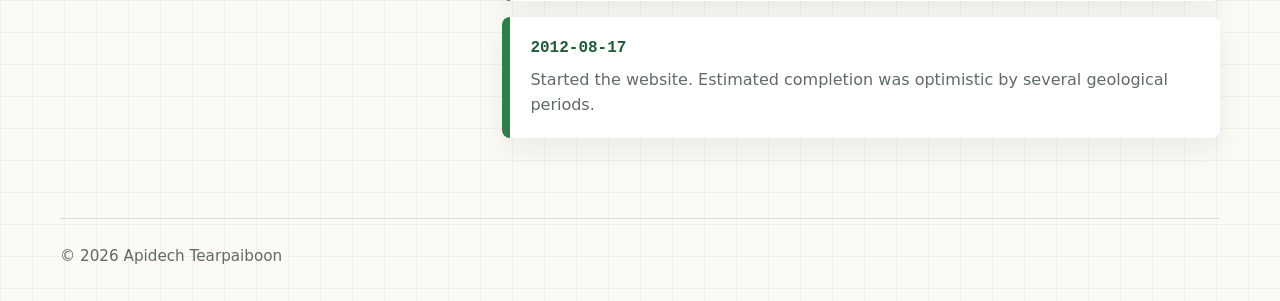
==== commit ca98c0a3: "Resize hero image asset" ====
--- a/index.html
+++ b/index.html
@@ -5,7 +5,7 @@
     <meta name="viewport" content="width=device-width, initial-scale=1">
     <meta name="description" content="The personal landing page of Apidech Tearpaiboon. Software, AI, cats, Minecraft, and one suspiciously permanent under-construction sign.">
     <title>Apidech Tearpaiboon | apidech.com</title>
-    <link rel="preload" href="assets/apidech-cat-server.png" as="image">
+    <link rel="preload" href="assets/apidech-cat-server.jpg" as="image">
     <link rel="stylesheet" href="styles.css">
   </head>
   <body>
@@ -44,7 +44,7 @@
           </div>
 
           <div class="hero-visual" aria-label="Cat developer mascot beside an old server">
-            <img src="assets/apidech-cat-server.png" alt="Pixel-art cat developer with a server, code props, and Minecraft blocks">
+            <img src="assets/apidech-cat-server.jpg" alt="Pixel-art cat developer with a server, code props, and Minecraft blocks">
             <div class="terminal-card" aria-label="Fake terminal status">
               <div class="terminal-header">
                 <span></span><span></span><span></span>
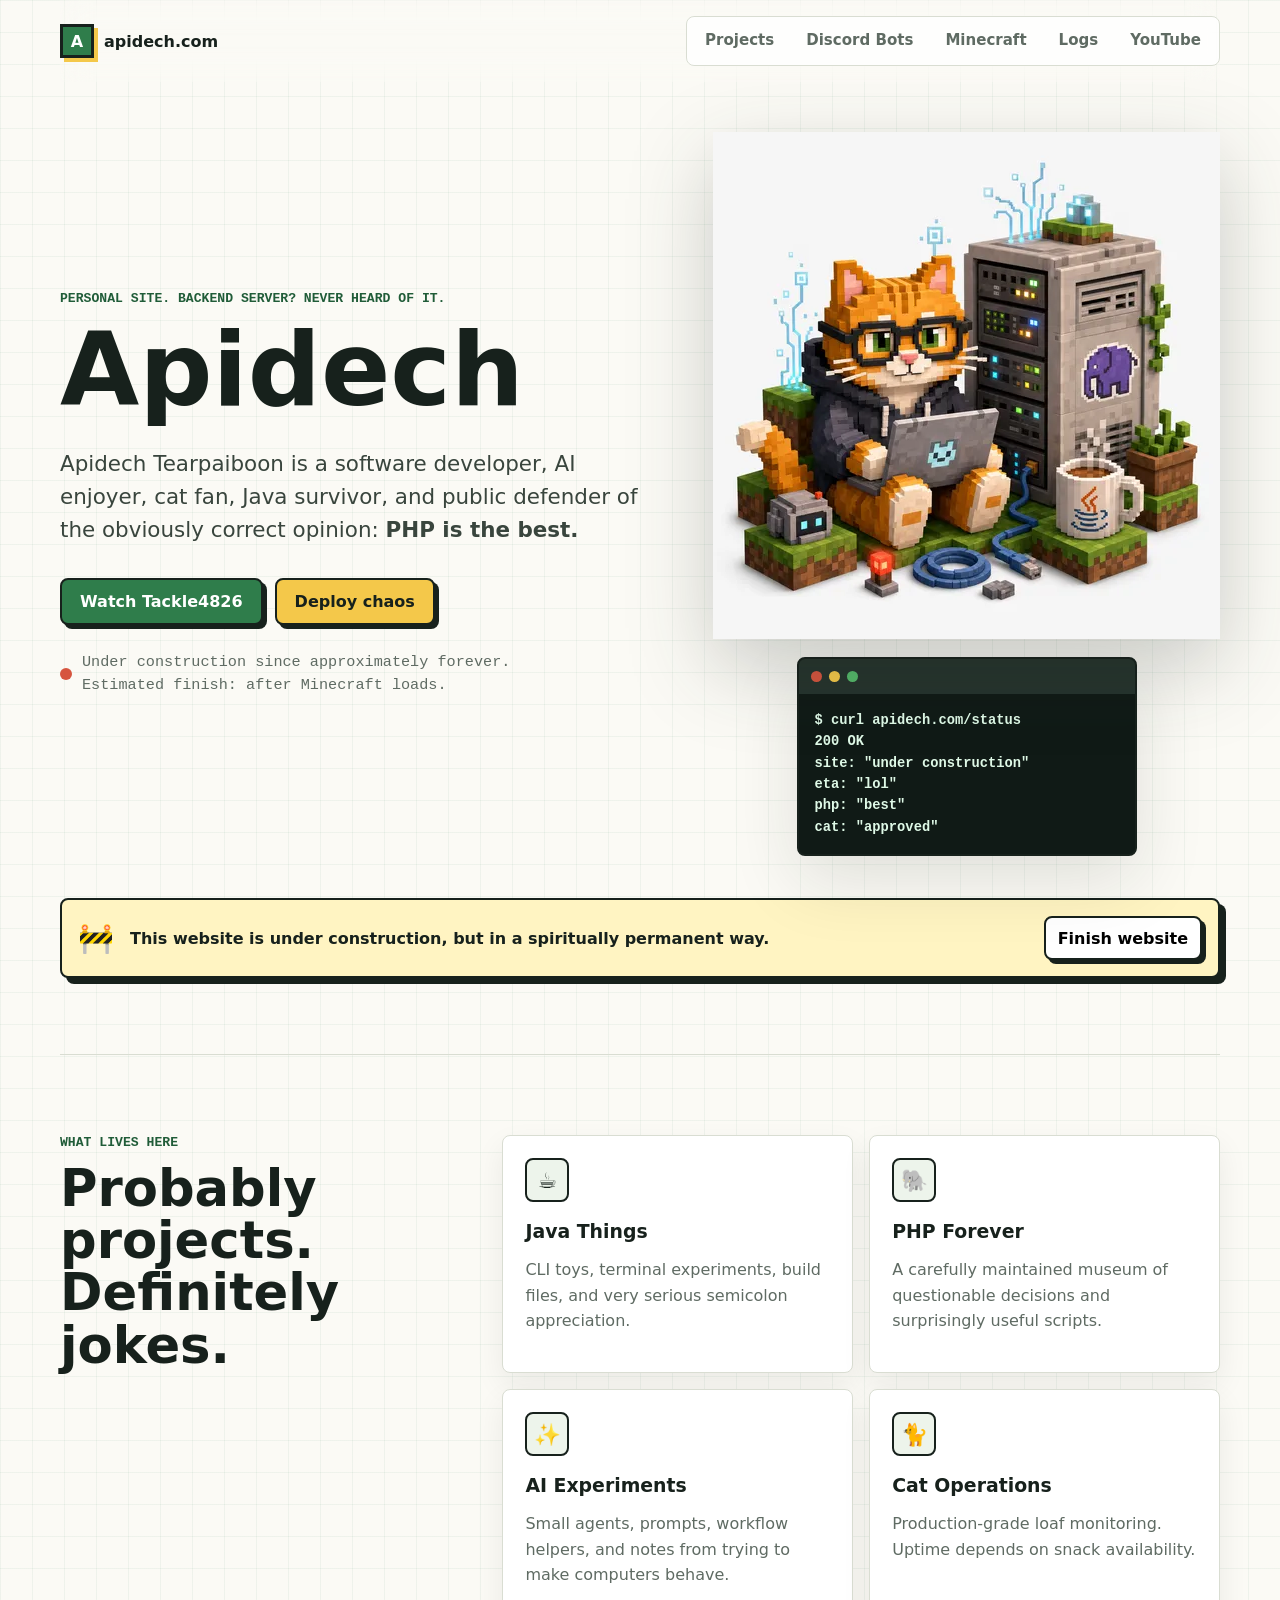
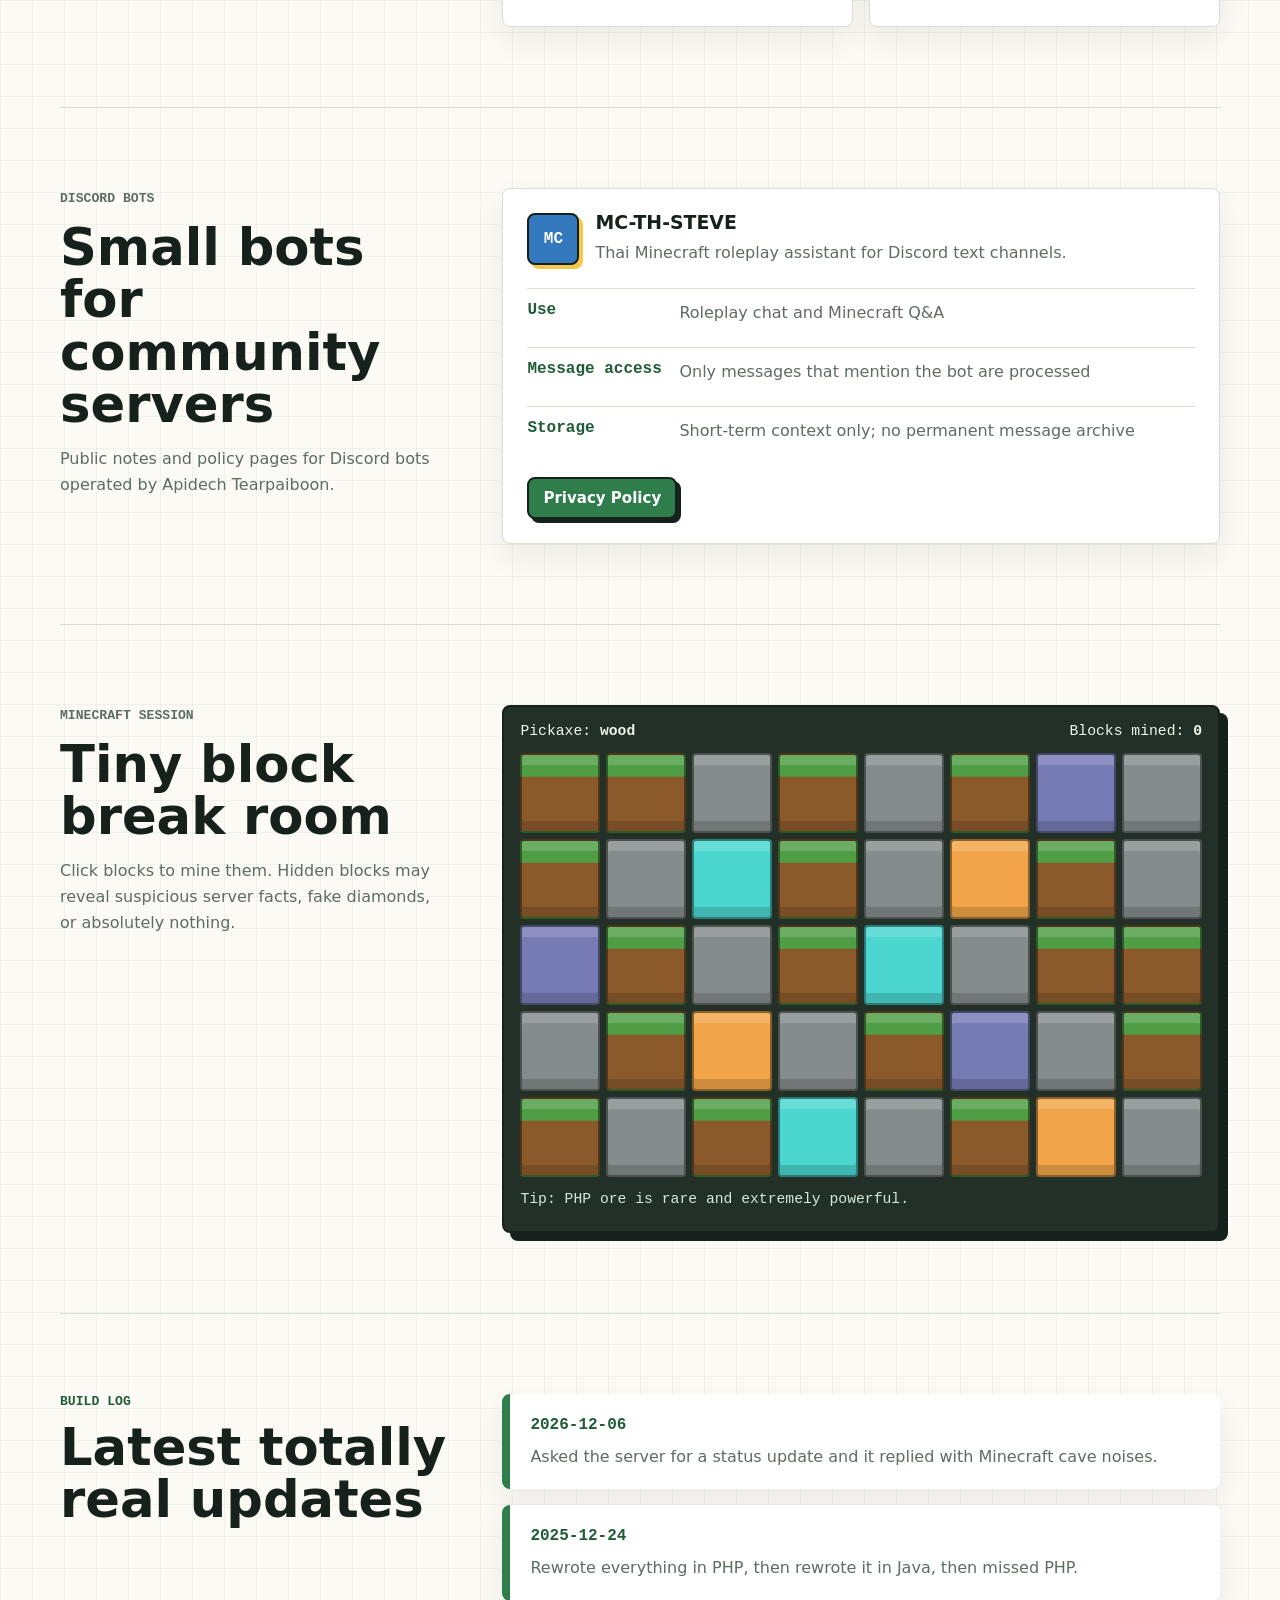
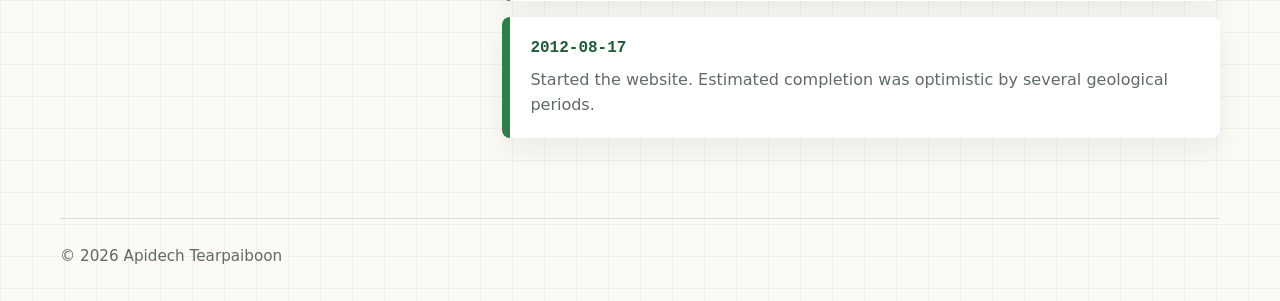
==== commit 531c6141: "Convert hero image to WebP" ====
--- a/index.html
+++ b/index.html
@@ -5,7 +5,7 @@
     <meta name="viewport" content="width=device-width, initial-scale=1">
     <meta name="description" content="The personal landing page of Apidech Tearpaiboon. Software, AI, cats, Minecraft, and one suspiciously permanent under-construction sign.">
     <title>Apidech Tearpaiboon | apidech.com</title>
-    <link rel="preload" href="assets/apidech-cat-server.jpg" as="image">
+    <link rel="preload" href="assets/apidech-cat-server.webp" as="image">
     <link rel="stylesheet" href="styles.css">
   </head>
   <body>
@@ -44,7 +44,7 @@
           </div>
 
           <div class="hero-visual" aria-label="Cat developer mascot beside an old server">
-            <img src="assets/apidech-cat-server.jpg" alt="Pixel-art cat developer with a server, code props, and Minecraft blocks">
+            <img src="assets/apidech-cat-server.webp" alt="Pixel-art cat developer with a server, code props, and Minecraft blocks">
             <div class="terminal-card" aria-label="Fake terminal status">
               <div class="terminal-header">
                 <span></span><span></span><span></span>
